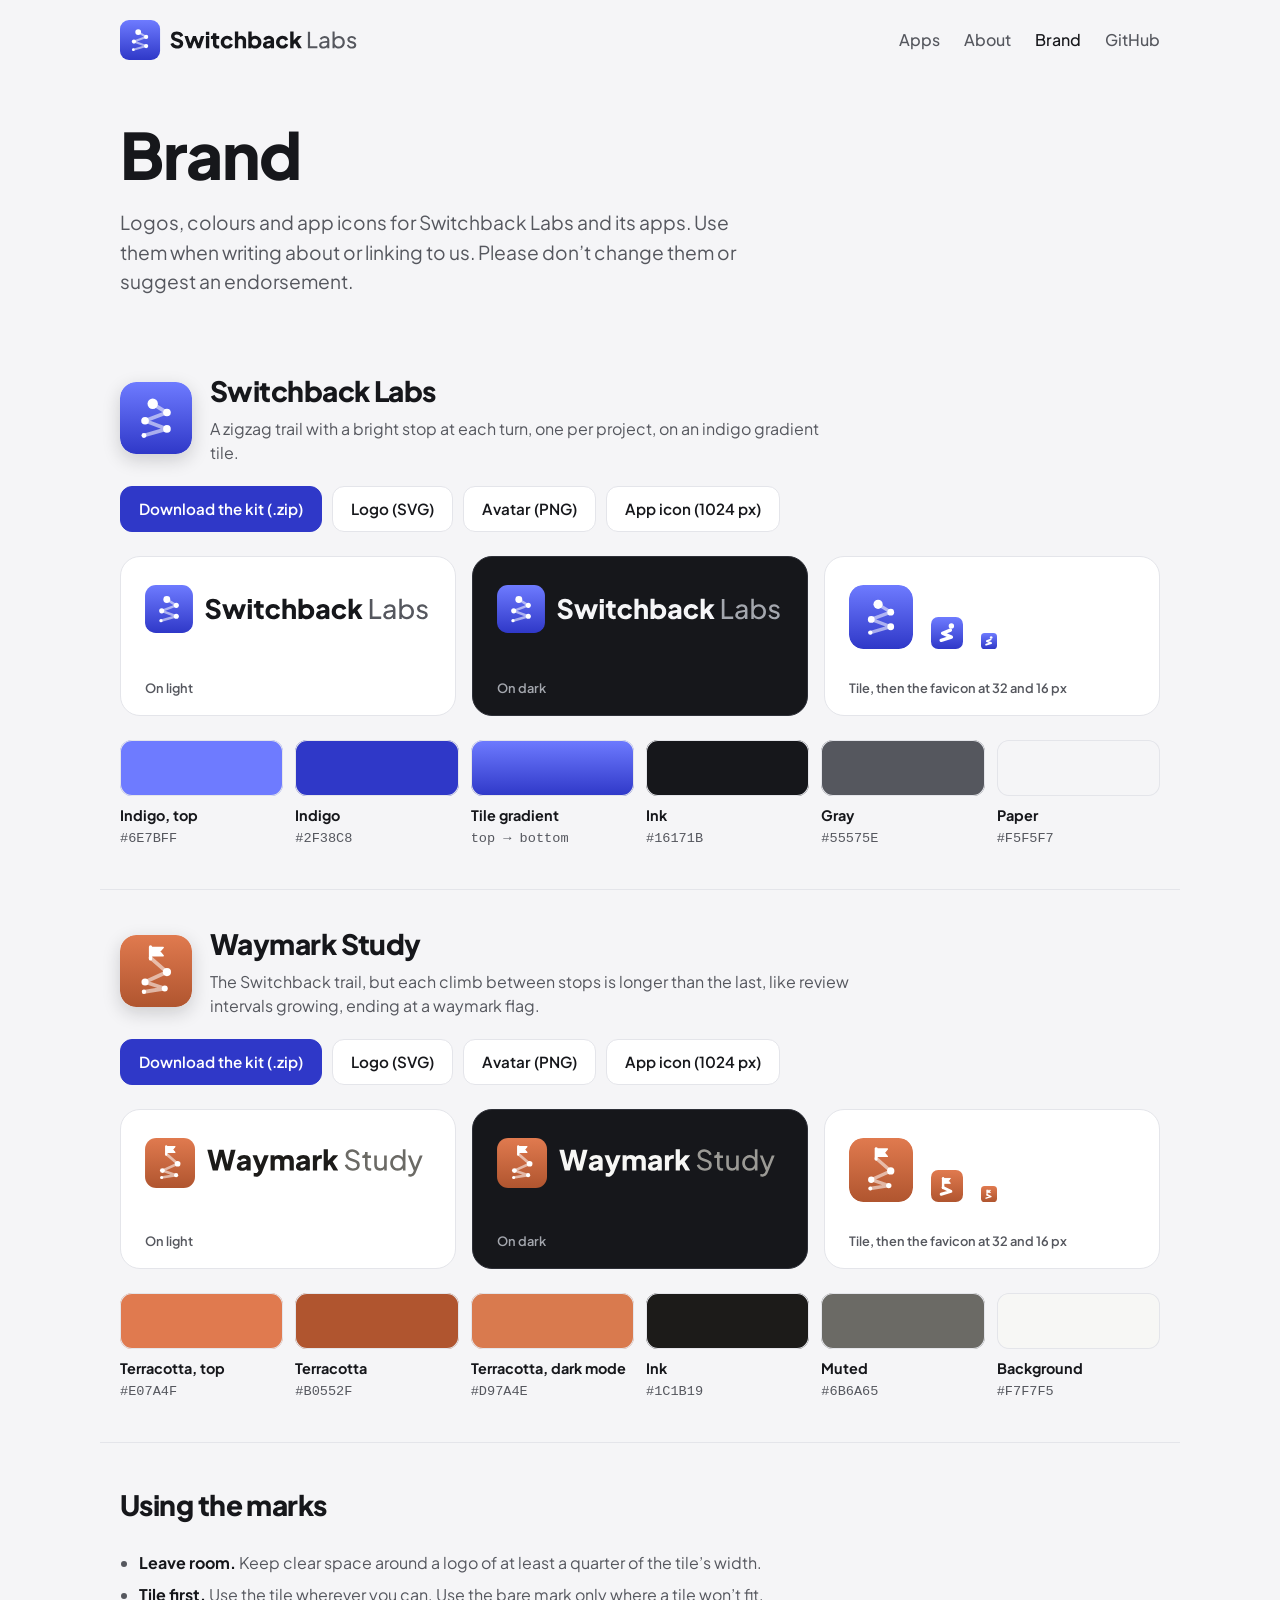
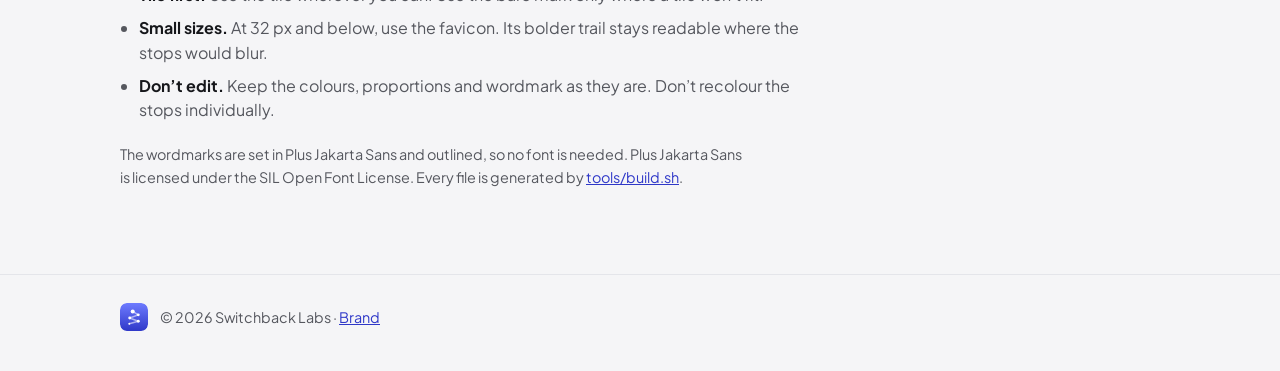
==== brand.html @ b7e14107 "Add a brand page, kit downloads and the scripts that build the kits brand.html is a public press-kit" ====
<!doctype html>
<html lang="en">
<head>
  <meta charset="utf-8">
  <meta name="viewport" content="width=device-width, initial-scale=1">
  <title>Brand · Switchback Labs</title>
  <meta name="description" content="Logos, colours and app icons for Switchback Labs and Waymark Study, free to use when writing about them.">
  <meta name="theme-color" content="#2F38C8">

  <link rel="icon" href="favicon.svg" type="image/svg+xml">
  <link rel="icon" href="favicon.ico" sizes="16x16 32x32 48x48">
  <link rel="apple-touch-icon" href="apple-touch-icon.png">

  <meta property="og:type" content="website">
  <meta property="og:title" content="Brand · Switchback Labs">
  <meta property="og:description" content="Logos, colours and app icons for Switchback Labs and its apps.">
  <meta property="og:url" content="https://nmuschin.github.io/switchbacklabs/brand.html">
  <meta property="og:image" content="https://nmuschin.github.io/switchbacklabs/assets/social-card.png">
  <meta property="og:image:alt" content="The Switchback Labs logo: a zigzag trail with a stop at each turn, on an indigo tile">
  <meta name="twitter:card" content="summary_large_image">

  <link rel="preconnect" href="https://fonts.googleapis.com">
  <link rel="preconnect" href="https://fonts.gstatic.com" crossorigin>
  <link href="https://fonts.googleapis.com/css2?family=Plus+Jakarta+Sans:wght@400;500;700;800&display=swap" rel="stylesheet">
  <link rel="stylesheet" href="styles.css">
</head>
<body>
  <header class="site-header">
    <div class="wrap header-row">
      <a class="brand" href="./" aria-label="Switchback Labs home">
        <picture>
          <source srcset="brand/switchback-labs/svg/switchback-lockup-horizontal-dark.svg" media="(prefers-color-scheme: dark)">
          <img src="brand/switchback-labs/svg/switchback-lockup-horizontal.svg" alt="Switchback Labs" width="239" height="40">
        </picture>
      </a>
      <nav aria-label="Main">
        <a href="./#apps">Apps</a>
        <a href="./#about">About</a>
        <a href="brand.html" aria-current="page">Brand</a>
        <a href="https://github.com/nmuschin">GitHub</a>
      </nav>
    </div>
  </header>

  <main>
    <section class="hero hero-compact wrap">
      <h1>Brand</h1>
      <p class="lede">Logos, colours and app icons for Switchback Labs and its apps. Use them when writing about or linking to us. Please don’t change them or suggest an endorsement.</p>
    </section>

    <section class="kit wrap" aria-labelledby="sb-title">
      <div class="kit-head">
        <img class="kit-tile" src="brand/switchback-labs/svg/switchback-tile.svg" alt="" width="72" height="72">
        <div>
          <h2 id="sb-title">Switchback Labs</h2>
          <p>A zigzag trail with a bright stop at each turn, one per project, on an indigo gradient tile.</p>
        </div>
      </div>
      <div class="downloads">
        <a class="button primary" href="brand/downloads/switchback-labs-brand.zip" download>Download the kit (.zip)</a>
        <a class="button" href="brand/switchback-labs/svg/switchback-lockup-horizontal.svg" download>Logo (SVG)</a>
        <a class="button" href="brand/switchback-labs/png/switchback-avatar-400.png" download>Avatar (PNG)</a>
        <a class="button" href="brand/switchback-labs/png/app-icon-1024.png" download>App icon (1024 px)</a>
      </div>

      <div class="previews">
        <figure class="preview light">
          <img src="brand/switchback-labs/svg/switchback-lockup-horizontal.svg" alt="Switchback Labs logo for light backgrounds" width="298" height="50">
          <figcaption>On light</figcaption>
        </figure>
        <figure class="preview dark">
          <img src="brand/switchback-labs/svg/switchback-lockup-horizontal-dark.svg" alt="Switchback Labs logo for dark backgrounds" width="298" height="50">
          <figcaption>On dark</figcaption>
        </figure>
        <figure class="preview light sizes">
          <div class="size-row">
            <img src="brand/switchback-labs/svg/switchback-tile.svg" alt="Tile at 64 pixels" width="64" height="64">
            <img src="brand/switchback-labs/svg/favicon.svg" alt="Favicon at 32 pixels" width="32" height="32">
            <img src="brand/switchback-labs/svg/favicon.svg" alt="Favicon at 16 pixels" width="16" height="16">
          </div>
          <figcaption>Tile, then the favicon at 32 and 16 px</figcaption>
        </figure>
      </div>

      <ul class="swatches" aria-label="Switchback Labs colours">
        <li><span class="chip" style="background: #6e7bff"></span><b>Indigo, top</b><code>#6E7BFF</code></li>
        <li><span class="chip" style="background: #2f38c8"></span><b>Indigo</b><code>#2F38C8</code></li>
        <li><span class="chip" style="background: linear-gradient(180deg, #6e7bff, #2f38c8)"></span><b>Tile gradient</b><code>top → bottom</code></li>
        <li><span class="chip" style="background: #16171b"></span><b>Ink</b><code>#16171B</code></li>
        <li><span class="chip" style="background: #55575e"></span><b>Gray</b><code>#55575E</code></li>
        <li><span class="chip" style="background: #f5f5f7"></span><b>Paper</b><code>#F5F5F7</code></li>
      </ul>
    </section>

    <section class="kit wrap" aria-labelledby="ws-title">
      <div class="kit-head">
        <img class="kit-tile" src="brand/waymark-study/svg/waymark-tile.svg" alt="" width="72" height="72">
        <div>
          <h2 id="ws-title">Waymark Study</h2>
          <p>The Switchback trail, but each climb between stops is longer than the last, like review intervals growing, ending at a waymark flag.</p>
        </div>
      </div>
      <div class="downloads">
        <a class="button primary" href="brand/downloads/waymark-study-brand.zip" download>Download the kit (.zip)</a>
        <a class="button" href="brand/waymark-study/svg/waymark-lockup-horizontal.svg" download>Logo (SVG)</a>
        <a class="button" href="brand/waymark-study/png/waymark-avatar-400.png" download>Avatar (PNG)</a>
        <a class="button" href="brand/waymark-study/png/app-icon-1024.png" download>App icon (1024 px)</a>
      </div>

      <div class="previews">
        <figure class="preview light">
          <img src="brand/waymark-study/svg/waymark-lockup-horizontal.svg" alt="Waymark Study logo for light backgrounds" width="280" height="50">
          <figcaption>On light</figcaption>
        </figure>
        <figure class="preview dark">
          <img src="brand/waymark-study/svg/waymark-lockup-horizontal-dark.svg" alt="Waymark Study logo for dark backgrounds" width="280" height="50">
          <figcaption>On dark</figcaption>
        </figure>
        <figure class="preview light sizes">
          <div class="size-row">
            <img src="brand/waymark-study/svg/waymark-tile.svg" alt="Tile at 64 pixels" width="64" height="64">
            <img src="brand/waymark-study/svg/favicon.svg" alt="Favicon at 32 pixels" width="32" height="32">
            <img src="brand/waymark-study/svg/favicon.svg" alt="Favicon at 16 pixels" width="16" height="16">
          </div>
          <figcaption>Tile, then the favicon at 32 and 16 px</figcaption>
        </figure>
      </div>

      <ul class="swatches" aria-label="Waymark Study colours">
        <li><span class="chip" style="background: #e07a4f"></span><b>Terracotta, top</b><code>#E07A4F</code></li>
        <li><span class="chip" style="background: #b0552f"></span><b>Terracotta</b><code>#B0552F</code></li>
        <li><span class="chip" style="background: #d97a4e"></span><b>Terracotta, dark mode</b><code>#D97A4E</code></li>
        <li><span class="chip" style="background: #1c1b19"></span><b>Ink</b><code>#1C1B19</code></li>
        <li><span class="chip" style="background: #6b6a65"></span><b>Muted</b><code>#6B6A65</code></li>
        <li><span class="chip" style="background: #f7f7f5"></span><b>Background</b><code>#F7F7F5</code></li>
      </ul>
    </section>

    <section class="wrap usage" aria-labelledby="usage-title">
      <h2 id="usage-title">Using the marks</h2>
      <ul>
        <li><b>Leave room.</b> Keep clear space around a logo of at least a quarter of the tile’s width.</li>
        <li><b>Tile first.</b> Use the tile wherever you can. Use the bare mark only where a tile won’t fit.</li>
        <li><b>Small sizes.</b> At 32 px and below, use the favicon. Its bolder trail stays readable where the stops would blur.</li>
        <li><b>Don’t edit.</b> Keep the colours, proportions and wordmark as they are. Don’t recolour the stops individually.</li>
      </ul>
      <p class="fineprint">The wordmarks are set in Plus Jakarta Sans and outlined, so no font is needed. Plus Jakarta Sans is licensed under the SIL Open Font License. Every file is generated by <a href="https://github.com/nmuschin/switchbacklabs/tree/main/tools">tools/build.sh</a>.</p>
    </section>
  </main>

  <footer class="site-footer">
    <div class="wrap footer-row">
      <img src="brand/switchback-labs/svg/switchback-tile.svg" alt="" width="28" height="28">
      <p>© 2026 Switchback Labs · <a href="brand.html">Brand</a></p>
    </div>
  </footer>
</body>
</html>
---- styles.css ----
/* Switchback Labs: colours from brand/switchback-labs/README.md */
:root {
  --indigo-top: #6e7bff;
  --indigo: #2f38c8;
  --ink: #16171b;
  --gray: #55575e;
  --paper: #f5f5f7;
  --card: #ffffff;
  --border: #e4e5ea;
  --placeholder: #e5e8ff;
}

@media (prefers-color-scheme: dark) {
  :root {
    --ink: #f5f5f7;
    --gray: #a4a7ae;
    --paper: #16171b;
    --card: #1f2026;
    --border: #2e3038;
    --placeholder: #262a52;
    --indigo: #8c96ff;
  }
}

* { box-sizing: border-box; }

body {
  margin: 0;
  background: var(--paper);
  color: var(--ink);
  font-family: "Plus Jakarta Sans", system-ui, -apple-system, sans-serif;
  line-height: 1.55;
  -webkit-font-smoothing: antialiased;
}

a { color: var(--indigo); }
a:hover { color: var(--ink); }

.wrap {
  width: 100%;
  max-width: 1080px;
  margin: 0 auto;
  padding: 0 20px;
}

/* Header */
.site-header { padding: 20px 0; }
.header-row { display: flex; align-items: center; justify-content: space-between; gap: 16px; flex-wrap: wrap; }
.brand img { display: block; height: 40px; width: auto; }
nav { display: flex; gap: 24px; font-weight: 500; }
nav a { color: var(--gray); text-decoration: none; padding: 8px 0; }
nav a:hover { color: var(--ink); }

/* Hero */
.hero { padding-top: 56px; padding-bottom: 64px; }
.hero-mark { display: block; width: 96px; height: 96px; margin-bottom: 28px; border-radius: 22px; box-shadow: 0 10px 28px rgba(47, 56, 200, 0.28); }
h1 { margin: 0 0 20px; font-size: clamp(2.4rem, 6vw, 4rem); font-weight: 800; line-height: 1.05; letter-spacing: -0.02em; }
h1 span { color: var(--indigo); }
.lede { margin: 0; max-width: 34em; font-size: 1.2rem; color: var(--gray); }

/* Apps */
h2 { margin: 0 0 24px; font-size: 1.75rem; font-weight: 800; letter-spacing: -0.02em; }
.app-grid { list-style: none; margin: 0; padding: 0; display: grid; grid-template-columns: repeat(auto-fill, minmax(300px, 1fr)); gap: 16px; }
.app { display: flex; gap: 16px; align-items: flex-start; padding: 20px; background: var(--card); border: 1px solid var(--border); border-radius: 20px; }
.app > img, .icon-placeholder { flex: 0 0 64px; width: 64px; height: 64px; border-radius: 15px; }
.app > img { box-shadow: 0 2px 8px rgba(22, 23, 27, 0.12); }
.icon-placeholder { display: flex; align-items: center; justify-content: center; background: var(--placeholder); color: var(--indigo); }
.app h3 { margin: 0; font-size: 1.1rem; font-weight: 700; }
.app p { margin: 0; color: var(--gray); font-size: 0.95rem; }
.app .platforms { margin: 2px 0 8px; font-size: 0.8rem; font-weight: 700; letter-spacing: 0.04em; text-transform: uppercase; color: var(--indigo); }

/* About */
.about { padding-top: 72px; padding-bottom: 72px; }
.about p { max-width: 38em; font-size: 1.1rem; color: var(--gray); }

/* Brand page */
nav a[aria-current="page"] { color: var(--ink); }
.hero-compact { padding-top: 40px; padding-bottom: 40px; }
.kit { padding-top: 32px; padding-bottom: 40px; }
.kit + .kit { border-top: 1px solid var(--border); }
.kit-head { display: flex; gap: 18px; align-items: center; margin-bottom: 20px; }
.kit-head h2 { margin: 0 0 4px; }
.kit-head p { margin: 0; max-width: 40em; color: var(--gray); }
.kit-tile { flex: 0 0 72px; border-radius: 16px; box-shadow: 0 6px 18px rgba(22, 23, 27, 0.18); }

.downloads { display: flex; flex-wrap: wrap; gap: 10px; margin-bottom: 24px; }
.button { display: inline-flex; align-items: center; min-height: 44px; padding: 10px 18px; border: 1px solid var(--border); border-radius: 12px; background: var(--card); color: var(--ink); font-weight: 600; font-size: 0.95rem; text-decoration: none; }
.button:hover { border-color: var(--indigo); color: var(--ink); }
.button.primary { background: #2f38c8; border-color: #2f38c8; color: #ffffff; }
.button.primary:hover { background: #262eaa; color: #ffffff; }

.previews { display: grid; grid-template-columns: repeat(auto-fit, minmax(280px, 1fr)); gap: 16px; margin: 0 0 24px; }
.preview { margin: 0; min-height: 160px; padding: 28px 24px 16px; border-radius: 20px; display: flex; flex-direction: column; justify-content: space-between; gap: 20px; }
.preview img { max-width: 100%; height: auto; }
.preview.light { background: #ffffff; border: 1px solid #e4e5ea; }
.preview.dark { background: #16171b; border: 1px solid #2e3038; }
.preview figcaption { font-size: 0.8rem; font-weight: 600; color: #55575e; }
.preview.dark figcaption { color: #a4a7ae; }
.size-row { display: flex; align-items: flex-end; gap: 18px; }
.size-row img:first-child { border-radius: 14px; }

.swatches { list-style: none; margin: 0; padding: 0; display: grid; grid-template-columns: repeat(auto-fill, minmax(150px, 1fr)); gap: 12px; }
.swatches li { display: flex; flex-direction: column; gap: 2px; font-size: 0.9rem; }
/* Every chip gets a hairline, so ink stays visible on the dark theme and paper on the light one. */
.chip { display: block; height: 56px; border-radius: 12px; margin-bottom: 6px; box-shadow: inset 0 0 0 1px var(--border); }
.swatches code { color: var(--gray); font-size: 0.85rem; }

.usage { padding-top: 40px; padding-bottom: 72px; border-top: 1px solid var(--border); }
.usage ul { margin: 0 0 20px; padding-left: 1.2em; max-width: 44em; color: var(--gray); }
.usage li { margin-bottom: 8px; }
.usage b { color: var(--ink); }
.fineprint { max-width: 44em; font-size: 0.9rem; color: var(--gray); }

/* Footer */
.site-footer { border-top: 1px solid var(--border); padding: 28px 0 40px; }
.footer-row { display: flex; align-items: center; gap: 12px; }
.footer-row img { border-radius: 7px; }
.footer-row p { margin: 0; color: var(--gray); font-size: 0.9rem; }

@media (max-width: 520px) {
  .app-grid { grid-template-columns: 1fr; }
  .hero { padding-top: 32px; padding-bottom: 48px; }
}
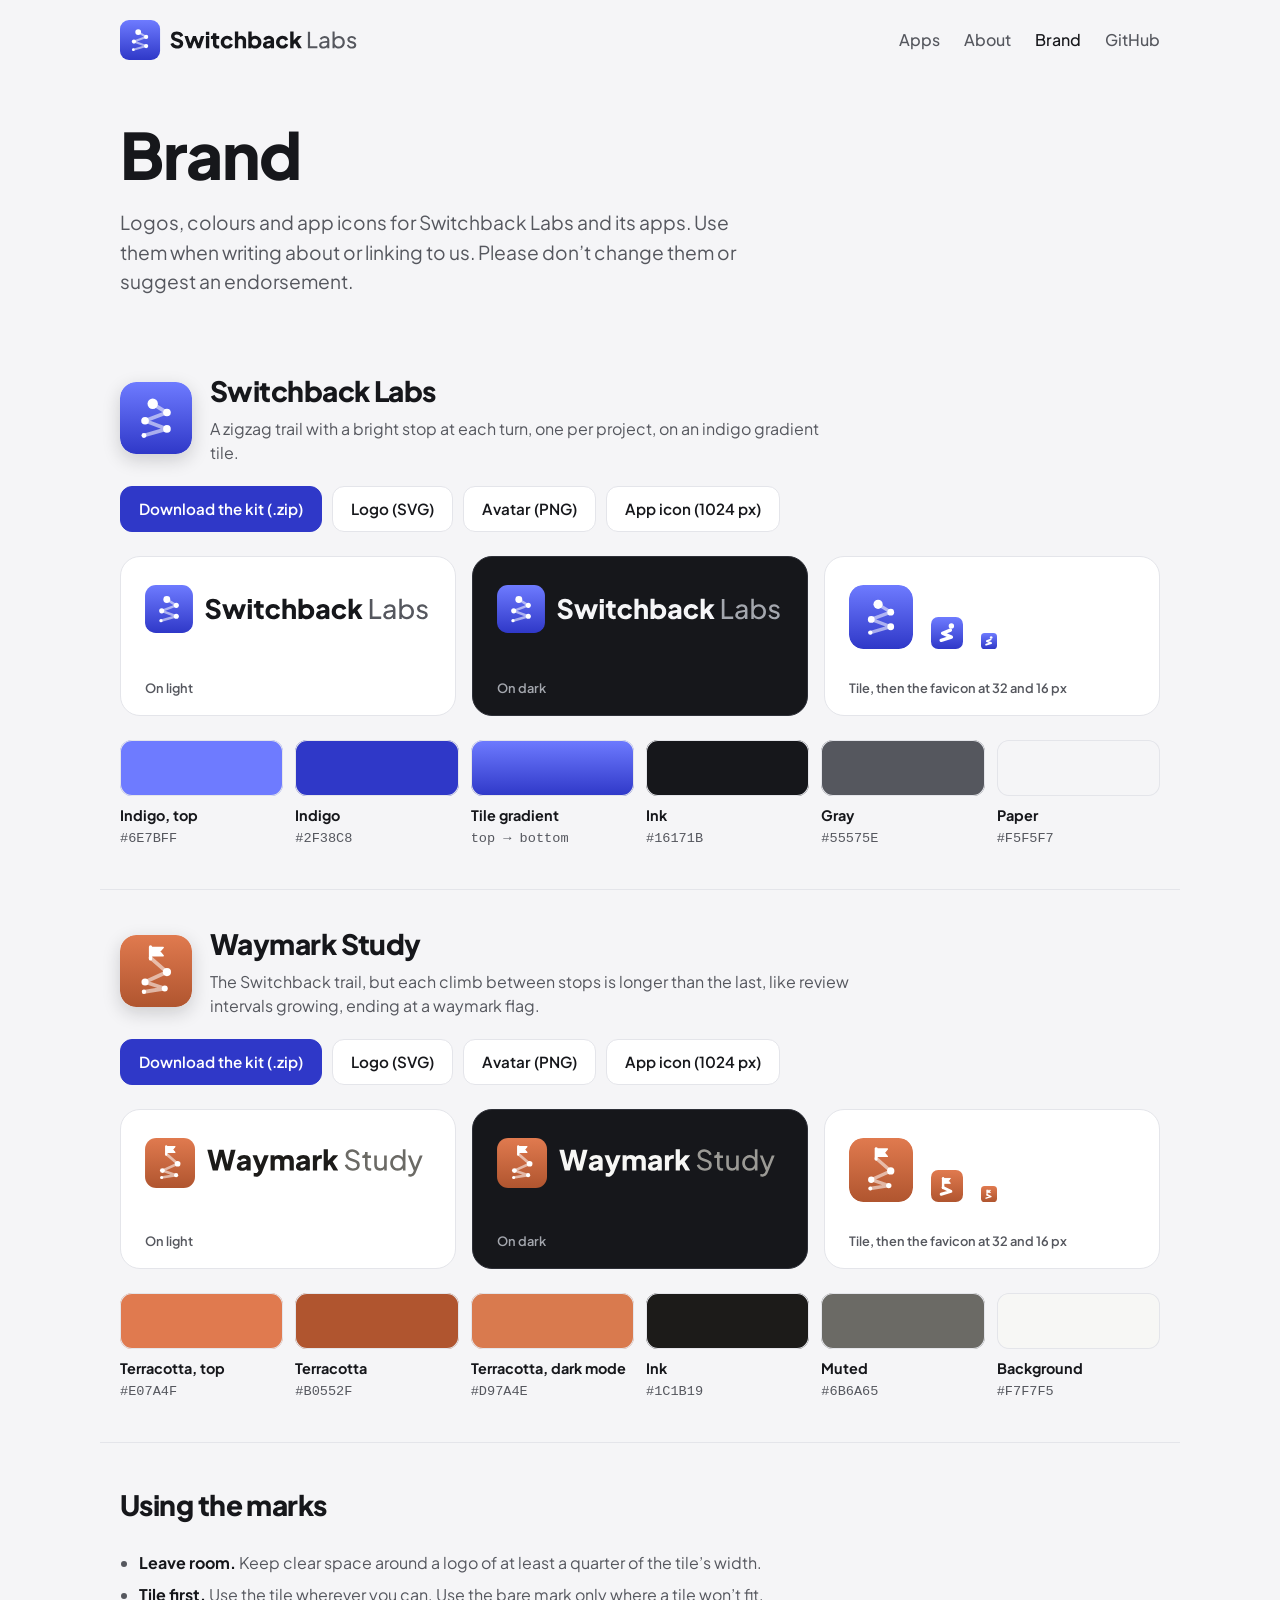
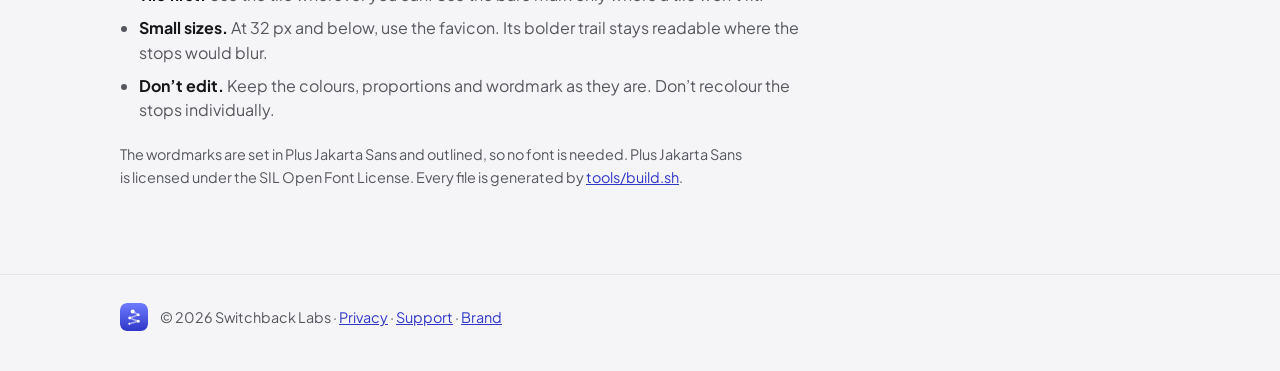
==== commit 247bcf72: "Add privacy policies for each app and a support page The App Store needs a privacy policy URL and a " ====
--- a/brand.html
+++ b/brand.html
@@ -151,7 +151,7 @@
   <footer class="site-footer">
     <div class="wrap footer-row">
       <img src="brand/switchback-labs/svg/switchback-tile.svg" alt="" width="28" height="28">
-      <p>© 2026 Switchback Labs · <a href="brand.html">Brand</a></p>
+      <p>© 2026 Switchback Labs · <a href="privacy/">Privacy</a> · <a href="support.html">Support</a> · <a href="brand.html">Brand</a></p>
     </div>
   </footer>
 </body>
--- a/styles.css
+++ b/styles.css
@@ -121,3 +121,20 @@
   .app-grid { grid-template-columns: 1fr; }
   .hero { padding-top: 32px; padding-bottom: 48px; }
 }
+
+/* Privacy and support pages */
+.prose { max-width: 760px; padding-top: 40px; padding-bottom: 72px; }
+.prose h1 { font-size: clamp(2rem, 5vw, 2.75rem); margin-bottom: 8px; }
+.prose h2 { font-size: 1.25rem; margin: 36px 0 8px; }
+.prose h3 { font-size: 1.05rem; margin: 24px 0 4px; }
+.prose p, .prose li { color: var(--gray); }
+.prose strong { color: var(--ink); }
+.prose ul { padding-left: 1.2em; }
+.prose li { margin-bottom: 6px; }
+.prose .summary { font-size: 1.15rem; color: var(--ink); }
+.crumb { margin: 0 0 8px; font-size: 0.9rem; }
+.updated { margin: 0 0 24px; font-size: 0.9rem; }
+.prose .policy-list { list-style: none; padding: 0; margin: 28px 0; display: grid; gap: 10px; }
+.policy-list li { display: flex; flex-direction: column; gap: 2px; padding: 16px 20px; background: var(--card); border: 1px solid var(--border); border-radius: 16px; margin: 0; }
+.policy-list a { font-weight: 700; font-size: 1.05rem; text-decoration: none; }
+.policy-list span { font-size: 0.95rem; }
